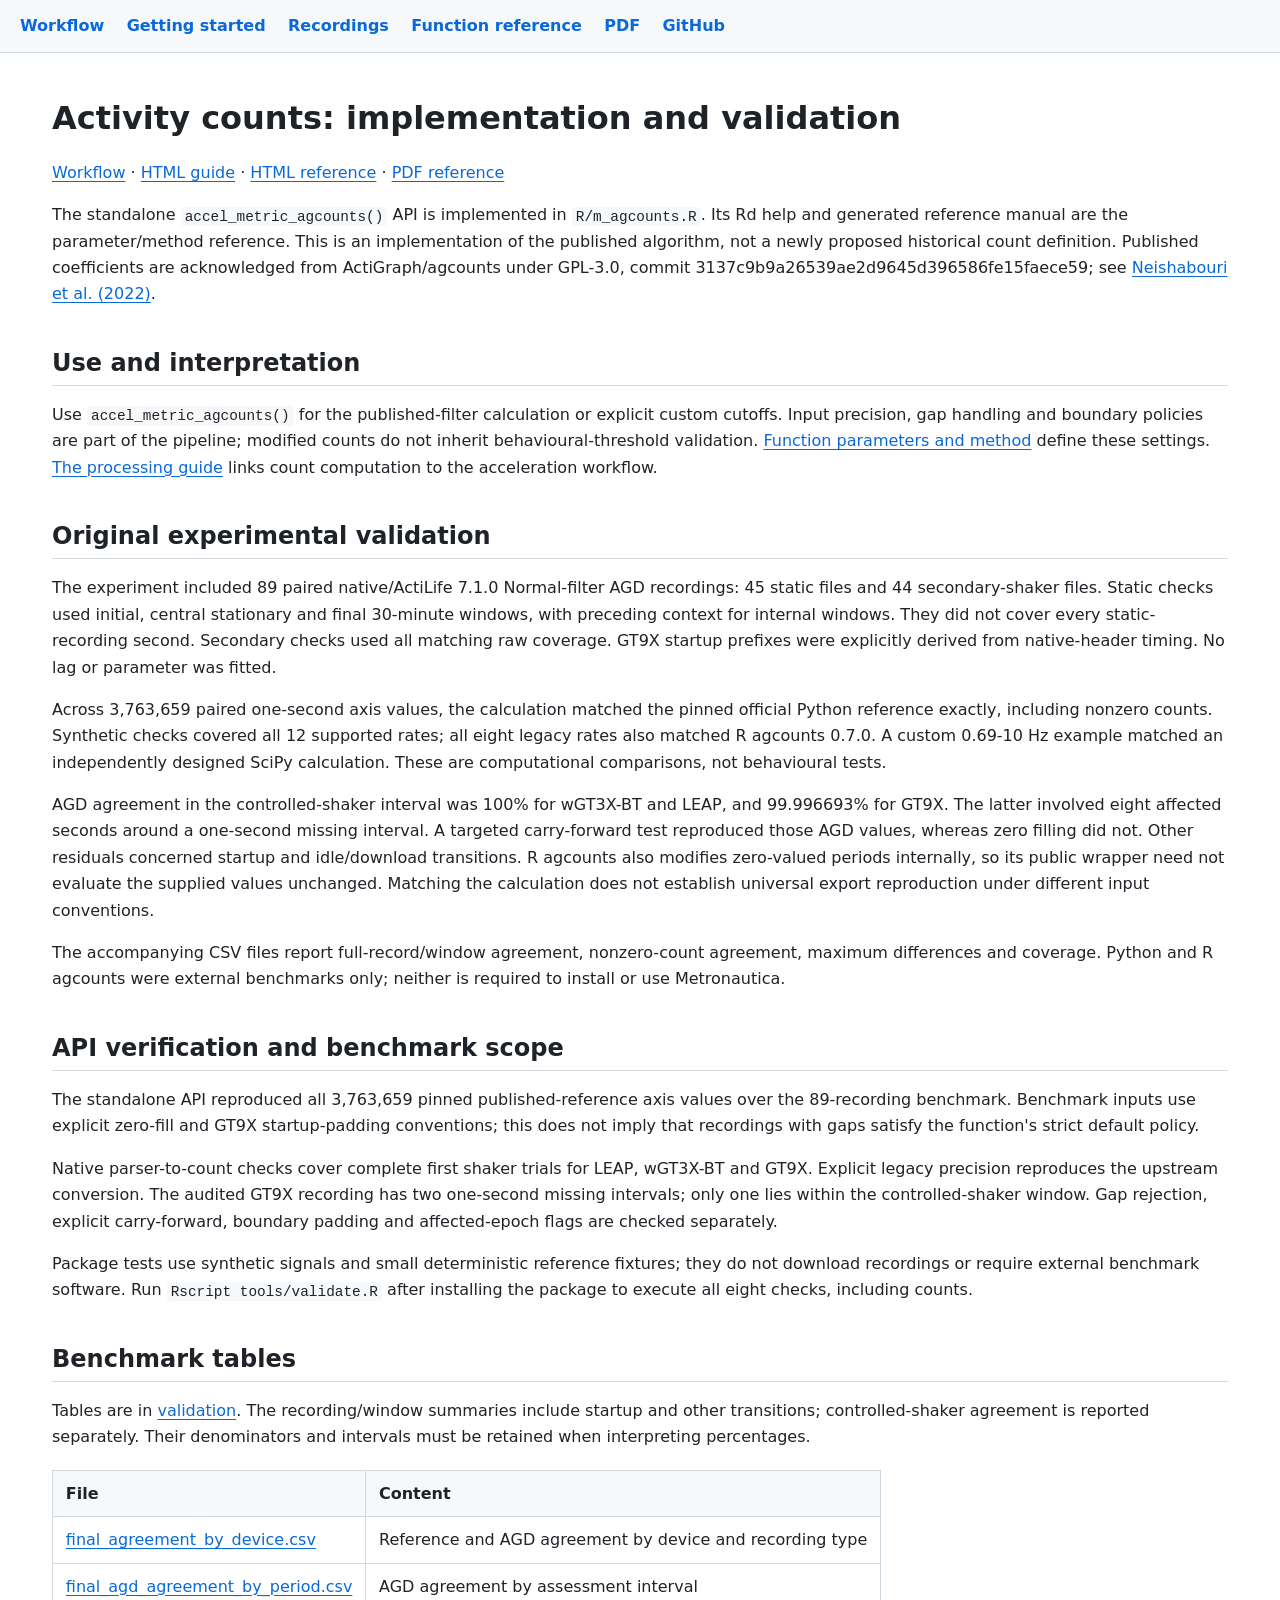
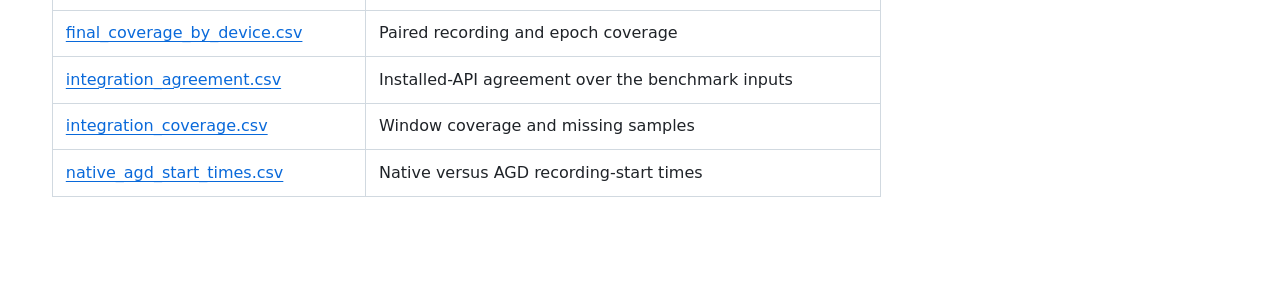
==== docs/activity-counts.html @ eae8c2f5 "Improve documentation" ====
<!doctype html><html lang="en-GB"><head><meta charset="utf-8"><meta name="viewport" content="width=device-width, initial-scale=1"><title>Activity counts: implementation and validation | Metronautica</title><link rel="stylesheet" href="assets/reference.css"></head><body><nav class="site-nav" aria-label="Documentation"><a href="index.html">Workflow</a><a href="getting-started.html">Getting started</a><a href="recording-examples.html">Recordings</a><a href="reference.html">Function reference</a><a href="metronautica-reference.pdf">PDF</a><a href="https://github.com/miltheo/metronautica">GitHub</a></nav><main class="guide"><p><a name="activity-counts-implementation-and-validation"></a></p>
<h1>Activity counts: implementation and validation</h1>
<p><a href="index.html#processing-workflow">Workflow</a> · <a href="index.html">HTML guide</a> · <a href="reference.html">HTML reference</a> · <a href="metronautica-reference.pdf">PDF reference</a></p>
<p>The standalone <code>accel_metric_agcounts()</code> API is implemented in <code>R/m_agcounts.R</code>.
Its Rd help and generated reference manual are the parameter/method reference.
This is an implementation of the published algorithm, not a newly proposed
historical count definition. Published coefficients are acknowledged from
ActiGraph/agcounts under GPL-3.0, commit
3137c9b9a26539ae2d9645d396586fe15faece59; see
<a href="https://doi.org/10.1038/s41598-022-16003-x">Neishabouri et al. (2022)</a>.</p>
<p><a name="use-and-interpretation"></a></p>
<h2>Use and interpretation</h2>
<p>Use <code>accel_metric_agcounts()</code> for the published-filter calculation or explicit
custom cutoffs. Input precision, gap handling and boundary policies are part of
the pipeline; modified counts do not inherit behavioural-threshold validation.
<a href="reference.html#accel_metric_agcounts">Function parameters and method</a> define
these settings. <a href="recording-examples.html#feature-settings">The processing guide</a>
links count computation to the acceleration workflow.</p>
<p><a name="original-experimental-validation"></a></p>
<h2>Original experimental validation</h2>
<p>The experiment included 89 paired native/ActiLife 7.1.0 Normal-filter AGD
recordings: 45 static files and 44 secondary-shaker files. Static checks used
initial, central stationary and final 30-minute windows, with preceding context
for internal windows. They did not cover every static-recording second.
Secondary checks used all matching raw coverage. GT9X startup prefixes were
explicitly derived from native-header timing. No lag or parameter was fitted.</p>
<p>Across 3,763,659 paired one-second axis values, the calculation matched the
pinned official Python reference exactly, including nonzero counts. Synthetic
checks covered all 12 supported rates; all eight legacy rates also matched R
agcounts 0.7.0. A custom 0.69-10 Hz example matched an independently designed
SciPy calculation. These are computational comparisons, not behavioural tests.</p>
<p>AGD agreement in the controlled-shaker interval was 100% for wGT3X-BT and LEAP,
and 99.996693% for GT9X. The latter involved eight affected seconds around a one-second
missing interval. A targeted carry-forward test reproduced those AGD values, whereas zero
filling did not. Other residuals concerned startup and idle/download transitions.
R agcounts also modifies zero-valued periods internally, so its public wrapper
need not evaluate the supplied values unchanged. Matching the calculation does
not establish universal export reproduction under different input conventions.</p>
<p>The accompanying CSV files report full-record/window agreement, nonzero-count
agreement, maximum differences and coverage. Python and R agcounts were external
benchmarks only; neither is required to install or use Metronautica.</p>
<p><a name="api-verification-and-benchmark-scope"></a></p>
<h2>API verification and benchmark scope</h2>
<p>The standalone API reproduced all 3,763,659 pinned published-reference axis
values over the 89-recording benchmark. Benchmark inputs use explicit zero-fill
and GT9X startup-padding conventions; this does not imply that recordings with
gaps satisfy the function's strict default policy.</p>
<p>Native parser-to-count checks cover complete first shaker trials for LEAP,
wGT3X-BT and GT9X. Explicit legacy precision reproduces the upstream conversion.
The audited GT9X recording has two one-second missing intervals; only one lies
within the controlled-shaker window. Gap rejection, explicit carry-forward,
boundary padding and affected-epoch flags are checked separately.</p>
<p>Package tests use synthetic signals and small deterministic reference fixtures;
they do not download recordings or require external benchmark software. Run
<code>Rscript tools/validate.R</code> after installing the package to execute all eight
checks, including counts.</p>
<p><a name="benchmark-tables"></a></p>
<h2>Benchmark tables</h2>
<p>Tables are in <a href="https://github.com/miltheo/metronautica/blob/main/docs/validation/">validation</a>. The recording/window summaries include
startup and other transitions; controlled-shaker agreement is reported separately.
Their denominators and intervals must be retained when interpreting percentages.</p>
<table>
<thead>
<tr>
<th>File</th>
<th>Content</th>
</tr>
</thead>
<tbody>
<tr>
<td><a href="https://github.com/miltheo/metronautica/blob/main/docs/validation/final_agreement_by_device.csv">final_agreement_by_device.csv</a></td>
<td>Reference and AGD agreement by device and recording type</td>
</tr>
<tr>
<td><a href="https://github.com/miltheo/metronautica/blob/main/docs/validation/final_agd_agreement_by_period.csv">final_agd_agreement_by_period.csv</a></td>
<td>AGD agreement by assessment interval</td>
</tr>
<tr>
<td><a href="https://github.com/miltheo/metronautica/blob/main/docs/validation/final_coverage_by_device.csv">final_coverage_by_device.csv</a></td>
<td>Paired recording and epoch coverage</td>
</tr>
<tr>
<td><a href="https://github.com/miltheo/metronautica/blob/main/docs/validation/integration_agreement.csv">integration_agreement.csv</a></td>
<td>Installed-API agreement over the benchmark inputs</td>
</tr>
<tr>
<td><a href="https://github.com/miltheo/metronautica/blob/main/docs/validation/integration_coverage.csv">integration_coverage.csv</a></td>
<td>Window coverage and missing samples</td>
</tr>
<tr>
<td><a href="https://github.com/miltheo/metronautica/blob/main/docs/validation/native_agd_start_times.csv">native_agd_start_times.csv</a></td>
<td>Native versus AGD recording-start times</td>
</tr>
</tbody>
</table>
</main></body></html>
---- docs/assets/reference.css ----
:root { color-scheme: light dark; --bg:#ffffff; --panel:#f6f8fa; --fg:#1f2328; --muted:#59636e; --line:#d1d9e0; --link:#0969da; }
@media (prefers-color-scheme:dark) { :root { --bg:#0d1117; --panel:#161b22; --fg:#e6edf3; --muted:#9da7b3; --line:#3d444d; --link:#79c0ff; } }
* { box-sizing:border-box; }
html { scroll-padding-top:5rem; }
body { margin:0; background:var(--bg); color:var(--fg); font:16px/1.65 system-ui,-apple-system,"Segoe UI",sans-serif; }
a { color:var(--link); text-underline-offset:.2em; }
a:hover { text-decoration-thickness:2px; }
:focus-visible { outline:3px solid var(--link); outline-offset:4px; }
.site-nav { display:flex; flex-wrap:wrap; gap:.4rem 1.4rem; position:sticky; top:0; z-index:2; padding:.8rem max(1rem,calc((100% - 1240px)/2)); border-bottom:1px solid var(--line); background:var(--panel); }
.site-nav a { white-space:nowrap; font-weight:600; text-decoration:none; }
.guide { max-width:1240px; margin:0 auto; padding:1.5rem 2rem 5rem; }
h1,h2,h3,h4 { line-height:1.25; overflow-wrap:anywhere; }
h1 { font-size:2rem; }
h2 { margin:2.5rem 0 1rem; padding-bottom:.45rem; border-bottom:1px solid var(--line); }
h3 { margin-top:1.7rem; }
p,li { max-width:100%; }
table { width:100%; border-collapse:collapse; display:block; overflow-x:auto; margin:1.2rem 0; }
th,td { padding:.6rem .8rem; border:1px solid var(--line); text-align:left; vertical-align:top; }
th { background:var(--panel); }
pre { overflow-x:auto; padding:1rem 1.2rem; border:1px solid var(--line); border-radius:6px; background:var(--panel); line-height:1.5; }
code { font: .9em/1.5 ui-monospace,SFMono-Regular,Consolas,monospace; overflow-wrap:anywhere; }
p code,td code,li code { padding:.12em .28em; border-radius:3px; background:var(--panel); }
img,svg.workflow { max-width:100%; height:auto; }
svg.workflow { width:100%; display:block; border:1px solid var(--line); border-radius:8px; }
.hotspot { fill:transparent; stroke:transparent; stroke-width:3; }
svg.workflow a:hover .hotspot,svg.workflow a:focus .hotspot { fill:#79c0ff18; stroke:#79c0ff; }
.container { max-width:1240px; margin:0 auto; padding:1.5rem 2rem 5rem; }
nav.package { position:fixed; top:5rem; bottom:1rem; width:270px; overflow:auto; padding:0 1rem 1rem 0; }
nav.package h2 { font-size:1.05rem; margin:0 0 .7rem; }
nav.package ul { padding:0; list-style:none; }
nav.package li { margin:.3rem 0; line-height:1.4; font-size:.88rem; }
nav.package a { overflow-wrap:anywhere; }
nav.package label { display:block; font-size:.85rem; color:var(--muted); }
input[type=search] { width:100%; padding:.55rem; border:1px solid var(--line); border-radius:5px; color:var(--fg); background:var(--bg); }
.container > main,.container > h1,.container > hr { margin-left:300px; min-width:0; }
.container main h2 { font-size:1.45rem; }
.container main td:first-child { min-width:10rem; }
td code.reqn { background:transparent; }
hr { border:0; border-top:1px solid var(--line); margin-top:2rem; }
[hidden] { display:none !important; }
@media (max-width:900px) { .guide,.container { padding:1rem 1rem 3rem; } nav.package { position:static; width:auto; max-height:20rem; border-bottom:1px solid var(--line); } .container > main,.container > h1,.container > hr { margin-left:0; } .site-nav { position:static; } }
@media print { .site-nav,nav.package { display:none; } .container > * { margin-left:0 !important; } body { font-size:11pt; } pre { white-space:pre-wrap; } }
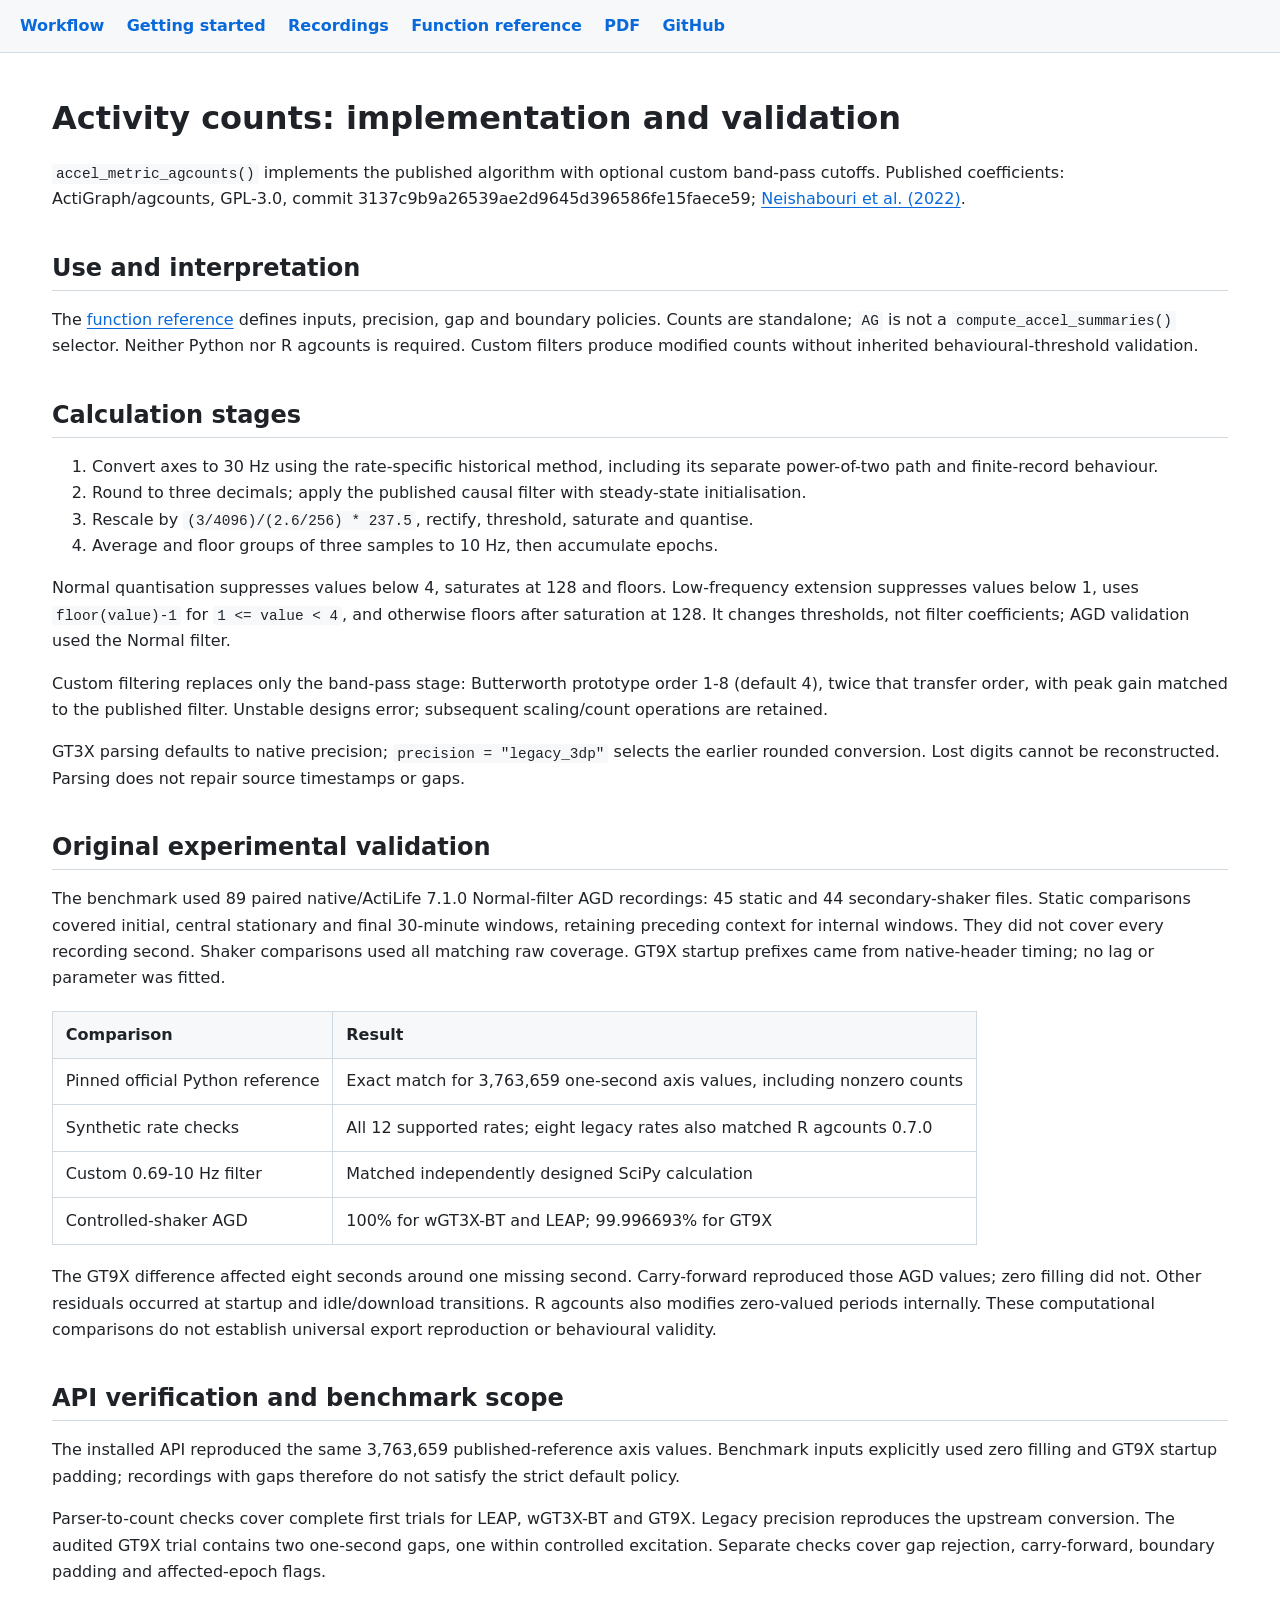
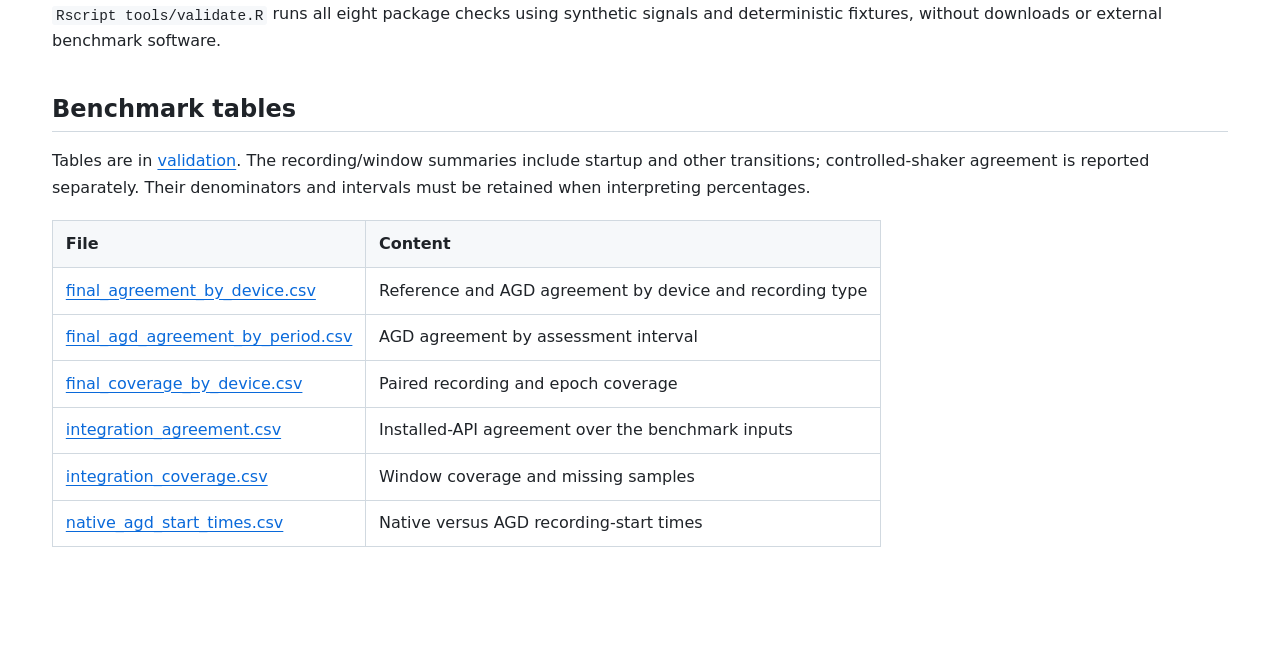
==== commit c0d9af8d: "Improve code and documentation readability" ====
--- a/docs/activity-counts.html
+++ b/docs/activity-counts.html
@@ -1,59 +1,85 @@
 <!doctype html><html lang="en-GB"><head><meta charset="utf-8"><meta name="viewport" content="width=device-width, initial-scale=1"><title>Activity counts: implementation and validation | Metronautica</title><link rel="stylesheet" href="assets/reference.css"></head><body><nav class="site-nav" aria-label="Documentation"><a href="index.html">Workflow</a><a href="getting-started.html">Getting started</a><a href="recording-examples.html">Recordings</a><a href="reference.html">Function reference</a><a href="metronautica-reference.pdf">PDF</a><a href="https://github.com/miltheo/metronautica">GitHub</a></nav><main class="guide"><p><a name="activity-counts-implementation-and-validation"></a></p>
 <h1>Activity counts: implementation and validation</h1>
-<p><a href="index.html#processing-workflow">Workflow</a> · <a href="index.html">HTML guide</a> · <a href="reference.html">HTML reference</a> · <a href="metronautica-reference.pdf">PDF reference</a></p>
-<p>The standalone <code>accel_metric_agcounts()</code> API is implemented in <code>R/m_agcounts.R</code>.
-Its Rd help and generated reference manual are the parameter/method reference.
-This is an implementation of the published algorithm, not a newly proposed
-historical count definition. Published coefficients are acknowledged from
-ActiGraph/agcounts under GPL-3.0, commit
-3137c9b9a26539ae2d9645d396586fe15faece59; see
+<p><code>accel_metric_agcounts()</code> implements the published algorithm with optional custom
+band-pass cutoffs. Published coefficients: ActiGraph/agcounts, GPL-3.0, commit
+3137c9b9a26539ae2d9645d396586fe15faece59;
 <a href="https://doi.org/10.1038/s41598-022-16003-x">Neishabouri et al. (2022)</a>.</p>
 <p><a name="use-and-interpretation"></a></p>
 <h2>Use and interpretation</h2>
-<p>Use <code>accel_metric_agcounts()</code> for the published-filter calculation or explicit
-custom cutoffs. Input precision, gap handling and boundary policies are part of
-the pipeline; modified counts do not inherit behavioural-threshold validation.
-<a href="reference.html#accel_metric_agcounts">Function parameters and method</a> define
-these settings. <a href="recording-examples.html#feature-settings">The processing guide</a>
-links count computation to the acceleration workflow.</p>
+<p>The <a href="reference.html#accel_metric_agcounts">function reference</a> defines inputs,
+precision, gap and boundary policies. Counts are standalone; <code>AG</code> is not a
+<code>compute_accel_summaries()</code> selector. Neither Python nor R agcounts is required.
+Custom filters produce modified counts without inherited behavioural-threshold validation.</p>
+<p><a name="calculation-stages"></a></p>
+<h2>Calculation stages</h2>
+<ol>
+<li>Convert axes to 30 Hz using the rate-specific historical method, including
+its separate power-of-two path and finite-record behaviour.</li>
+<li>Round to three decimals; apply the published causal filter with steady-state
+initialisation.</li>
+<li>Rescale by <code>(3/4096)/(2.6/256) * 237.5</code>, rectify, threshold, saturate and quantise.</li>
+<li>Average and floor groups of three samples to 10 Hz, then accumulate epochs.</li>
+</ol>
+<p>Normal quantisation suppresses values below 4, saturates at 128 and floors.
+Low-frequency extension suppresses values below 1, uses <code>floor(value)-1</code> for
+<code>1 &lt;= value &lt; 4</code>, and otherwise floors after saturation at 128. It changes
+thresholds, not filter coefficients; AGD validation used the Normal filter.</p>
+<p>Custom filtering replaces only the band-pass stage: Butterworth prototype order
+1-8 (default 4), twice that transfer order, with peak gain matched to the published
+filter. Unstable designs error; subsequent scaling/count operations are retained.</p>
+<p>GT3X parsing defaults to native precision; <code>precision = &quot;legacy_3dp&quot;</code> selects the
+earlier rounded conversion. Lost digits cannot be reconstructed. Parsing does
+not repair source timestamps or gaps.</p>
 <p><a name="original-experimental-validation"></a></p>
 <h2>Original experimental validation</h2>
-<p>The experiment included 89 paired native/ActiLife 7.1.0 Normal-filter AGD
-recordings: 45 static files and 44 secondary-shaker files. Static checks used
-initial, central stationary and final 30-minute windows, with preceding context
-for internal windows. They did not cover every static-recording second.
-Secondary checks used all matching raw coverage. GT9X startup prefixes were
-explicitly derived from native-header timing. No lag or parameter was fitted.</p>
-<p>Across 3,763,659 paired one-second axis values, the calculation matched the
-pinned official Python reference exactly, including nonzero counts. Synthetic
-checks covered all 12 supported rates; all eight legacy rates also matched R
-agcounts 0.7.0. A custom 0.69-10 Hz example matched an independently designed
-SciPy calculation. These are computational comparisons, not behavioural tests.</p>
-<p>AGD agreement in the controlled-shaker interval was 100% for wGT3X-BT and LEAP,
-and 99.996693% for GT9X. The latter involved eight affected seconds around a one-second
-missing interval. A targeted carry-forward test reproduced those AGD values, whereas zero
-filling did not. Other residuals concerned startup and idle/download transitions.
-R agcounts also modifies zero-valued periods internally, so its public wrapper
-need not evaluate the supplied values unchanged. Matching the calculation does
-not establish universal export reproduction under different input conventions.</p>
-<p>The accompanying CSV files report full-record/window agreement, nonzero-count
-agreement, maximum differences and coverage. Python and R agcounts were external
-benchmarks only; neither is required to install or use Metronautica.</p>
+<p>The benchmark used 89 paired native/ActiLife 7.1.0 Normal-filter AGD recordings:
+45 static and 44 secondary-shaker files. Static comparisons covered initial,
+central stationary and final 30-minute windows, retaining preceding context for
+internal windows. They did not cover every recording second. Shaker comparisons
+used all matching raw coverage. GT9X startup prefixes came from native-header
+timing; no lag or parameter was fitted.</p>
+<table>
+<thead>
+<tr>
+<th>Comparison</th>
+<th>Result</th>
+</tr>
+</thead>
+<tbody>
+<tr>
+<td>Pinned official Python reference</td>
+<td>Exact match for 3,763,659 one-second axis values, including nonzero counts</td>
+</tr>
+<tr>
+<td>Synthetic rate checks</td>
+<td>All 12 supported rates; eight legacy rates also matched R agcounts 0.7.0</td>
+</tr>
+<tr>
+<td>Custom 0.69-10 Hz filter</td>
+<td>Matched independently designed SciPy calculation</td>
+</tr>
+<tr>
+<td>Controlled-shaker AGD</td>
+<td>100% for wGT3X-BT and LEAP; 99.996693% for GT9X</td>
+</tr>
+</tbody>
+</table>
+<p>The GT9X difference affected eight seconds around one missing second.
+Carry-forward reproduced those AGD values; zero filling did not. Other residuals
+occurred at startup and idle/download transitions. R agcounts also modifies
+zero-valued periods internally. These computational comparisons do not establish
+universal export reproduction or behavioural validity.</p>
 <p><a name="api-verification-and-benchmark-scope"></a></p>
 <h2>API verification and benchmark scope</h2>
-<p>The standalone API reproduced all 3,763,659 pinned published-reference axis
-values over the 89-recording benchmark. Benchmark inputs use explicit zero-fill
-and GT9X startup-padding conventions; this does not imply that recordings with
-gaps satisfy the function's strict default policy.</p>
-<p>Native parser-to-count checks cover complete first shaker trials for LEAP,
-wGT3X-BT and GT9X. Explicit legacy precision reproduces the upstream conversion.
-The audited GT9X recording has two one-second missing intervals; only one lies
-within the controlled-shaker window. Gap rejection, explicit carry-forward,
-boundary padding and affected-epoch flags are checked separately.</p>
-<p>Package tests use synthetic signals and small deterministic reference fixtures;
-they do not download recordings or require external benchmark software. Run
-<code>Rscript tools/validate.R</code> after installing the package to execute all eight
-checks, including counts.</p>
+<p>The installed API reproduced the same 3,763,659 published-reference axis values.
+Benchmark inputs explicitly used zero filling and GT9X startup padding; recordings
+with gaps therefore do not satisfy the strict default policy.</p>
+<p>Parser-to-count checks cover complete first trials for LEAP, wGT3X-BT and GT9X.
+Legacy precision reproduces the upstream conversion. The audited GT9X trial
+contains two one-second gaps, one within controlled excitation. Separate checks
+cover gap rejection, carry-forward, boundary padding and affected-epoch flags.</p>
+<p><code>Rscript tools/validate.R</code> runs all eight package checks using synthetic signals
+and deterministic fixtures, without downloads or external benchmark software.</p>
 <p><a name="benchmark-tables"></a></p>
 <h2>Benchmark tables</h2>
 <p>Tables are in <a href="https://github.com/miltheo/metronautica/blob/main/docs/validation/">validation</a>. The recording/window summaries include
--- a/docs/assets/reference.css
+++ b/docs/assets/reference.css
@@ -3,7 +3,8 @@
 * { box-sizing:border-box; }
 html { scroll-padding-top:5rem; }
 body { margin:0; background:var(--bg); color:var(--fg); font:16px/1.65 system-ui,-apple-system,"Segoe UI",sans-serif; }
-a { color:var(--link); text-underline-offset:.2em; }
+a { color:var(--link); text-underline-offset:.2em; overflow-wrap:anywhere; }
+a[href^="mailto:"] { overflow-wrap:anywhere; }
 a:hover { text-decoration-thickness:2px; }
 :focus-visible { outline:3px solid var(--link); outline-offset:4px; }
 .site-nav { display:flex; flex-wrap:wrap; gap:.4rem 1.4rem; position:sticky; top:0; z-index:2; padding:.8rem max(1rem,calc((100% - 1240px)/2)); border-bottom:1px solid var(--line); background:var(--panel); }
@@ -40,3 +41,15 @@
 [hidden] { display:none !important; }
 @media (max-width:900px) { .guide,.container { padding:1rem 1rem 3rem; } nav.package { position:static; width:auto; max-height:20rem; border-bottom:1px solid var(--line); } .container > main,.container > h1,.container > hr { margin-left:0; } .site-nav { position:static; } }
 @media print { .site-nav,nav.package { display:none; } .container > * { margin-left:0 !important; } body { font-size:11pt; } pre { white-space:pre-wrap; } }
+
+nav.package .topic-group h3 { margin:1.2rem 0 .5rem; font-size:.92rem; }
+nav.package .topic-item { margin:.5rem 0; }
+nav.package summary { cursor:pointer; padding-left:.15rem; }
+nav.package summary::marker { color:var(--muted); }
+nav.package .topic-link { text-decoration:none; }
+nav.package .topic-link code { font-size:.82rem; background:none; padding:0; }
+nav.package .topic-title { display:block; margin:.15rem 0 0 1rem; color:var(--muted); font-size:.8rem; }
+nav.package .topic-sections { margin:.35rem 0 .6rem 1.05rem; padding-left:.7rem; border-left:1px solid var(--line); }
+nav.package .topic-sections li { margin:.25rem 0; font-size:.8rem; }
+nav.package .topic-results { margin:.35rem 0; min-height:1.2em; color:var(--muted); font-size:.8rem; }
+nav.package a[aria-current=location] { color:var(--fg); text-decoration:underline; font-weight:600; }
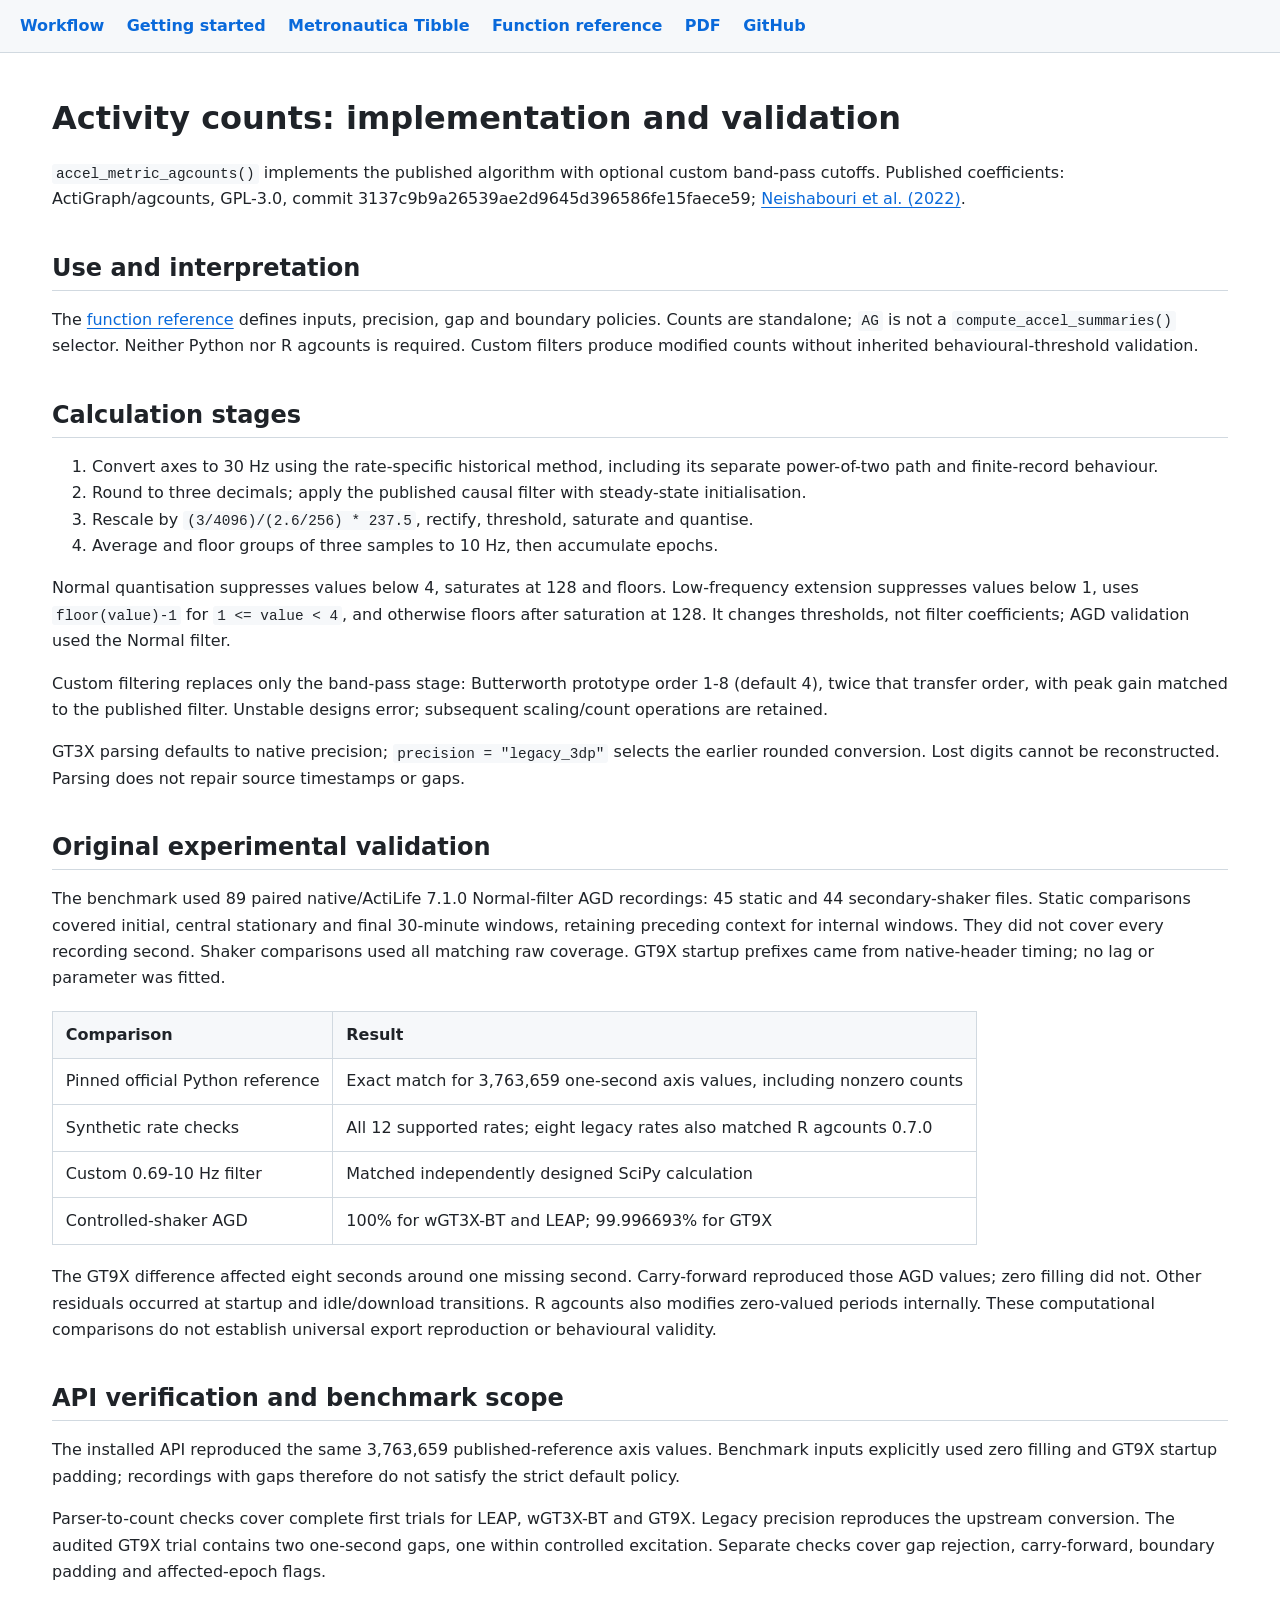
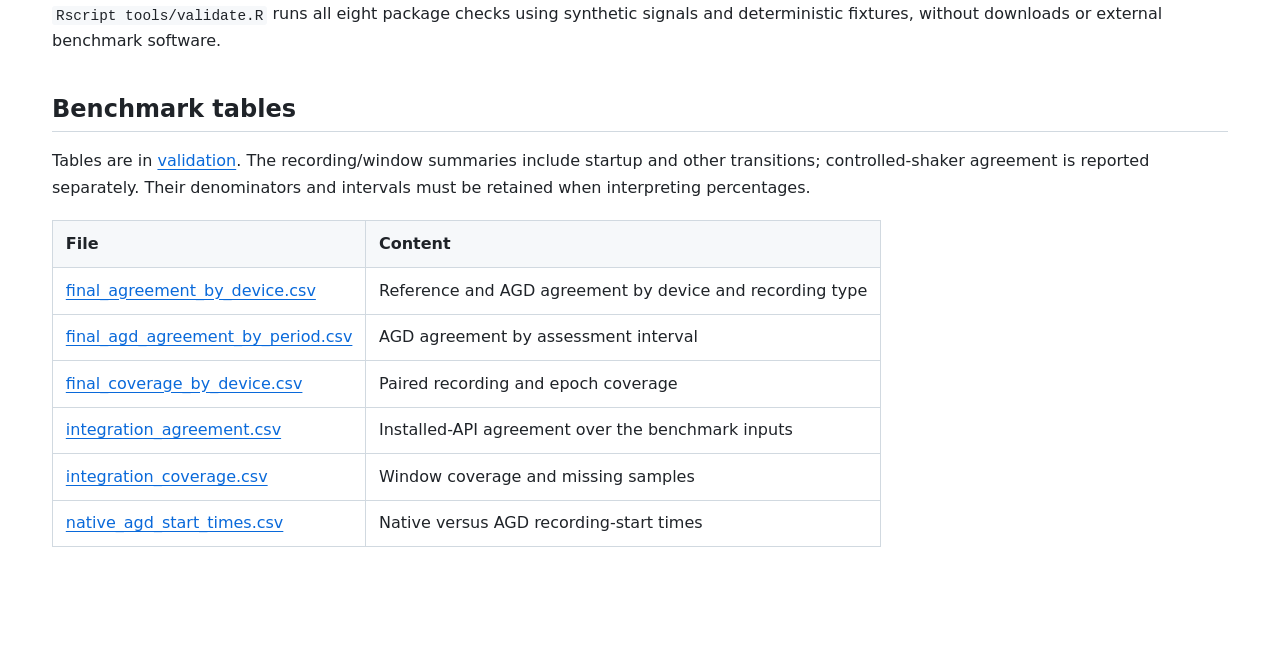
==== commit 6d7f5e9a: "Improve documentation" ====
--- a/docs/activity-counts.html
+++ b/docs/activity-counts.html
@@ -1,4 +1,4 @@
-<!doctype html><html lang="en-GB"><head><meta charset="utf-8"><meta name="viewport" content="width=device-width, initial-scale=1"><title>Activity counts: implementation and validation | Metronautica</title><link rel="stylesheet" href="assets/reference.css"></head><body><nav class="site-nav" aria-label="Documentation"><a href="index.html">Workflow</a><a href="getting-started.html">Getting started</a><a href="recording-examples.html">Recordings</a><a href="reference.html">Function reference</a><a href="metronautica-reference.pdf">PDF</a><a href="https://github.com/miltheo/metronautica">GitHub</a></nav><main class="guide"><p><a name="activity-counts-implementation-and-validation"></a></p>
+<!doctype html><html lang="en-GB"><head><meta charset="utf-8"><meta name="viewport" content="width=device-width, initial-scale=1"><title>Activity counts: implementation and validation | Metronautica</title><link rel="stylesheet" href="assets/reference.css"></head><body><nav class="site-nav" aria-label="Documentation"><a href="index.html">Workflow</a><a href="getting-started.html">Getting started</a><a href="metronautica-tibble.html">Metronautica Tibble</a><a href="reference.html">Function reference</a><a href="metronautica-reference.pdf">PDF</a><a href="https://github.com/miltheo/metronautica">GitHub</a></nav><main class="guide"><p><a name="activity-counts-implementation-and-validation"></a></p>
 <h1>Activity counts: implementation and validation</h1>
 <p><code>accel_metric_agcounts()</code> implements the published algorithm with optional custom
 band-pass cutoffs. Published coefficients: ActiGraph/agcounts, GPL-3.0, commit
--- a/docs/assets/reference.css
+++ b/docs/assets/reference.css
@@ -53,3 +53,7 @@
 nav.package .topic-sections li { margin:.25rem 0; font-size:.8rem; }
 nav.package .topic-results { margin:.35rem 0; min-height:1.2em; color:var(--muted); font-size:.8rem; }
 nav.package a[aria-current=location] { color:var(--fg); text-decoration:underline; font-weight:600; }
+
+.visual-guide { margin:1.5rem 0; }
+.guide-diagram { display:block; width:100%; height:auto; border:1px solid var(--line); border-radius:8px; }
+.diagram-open { display:inline-block; margin-top:.35rem; font-size:.85rem; }
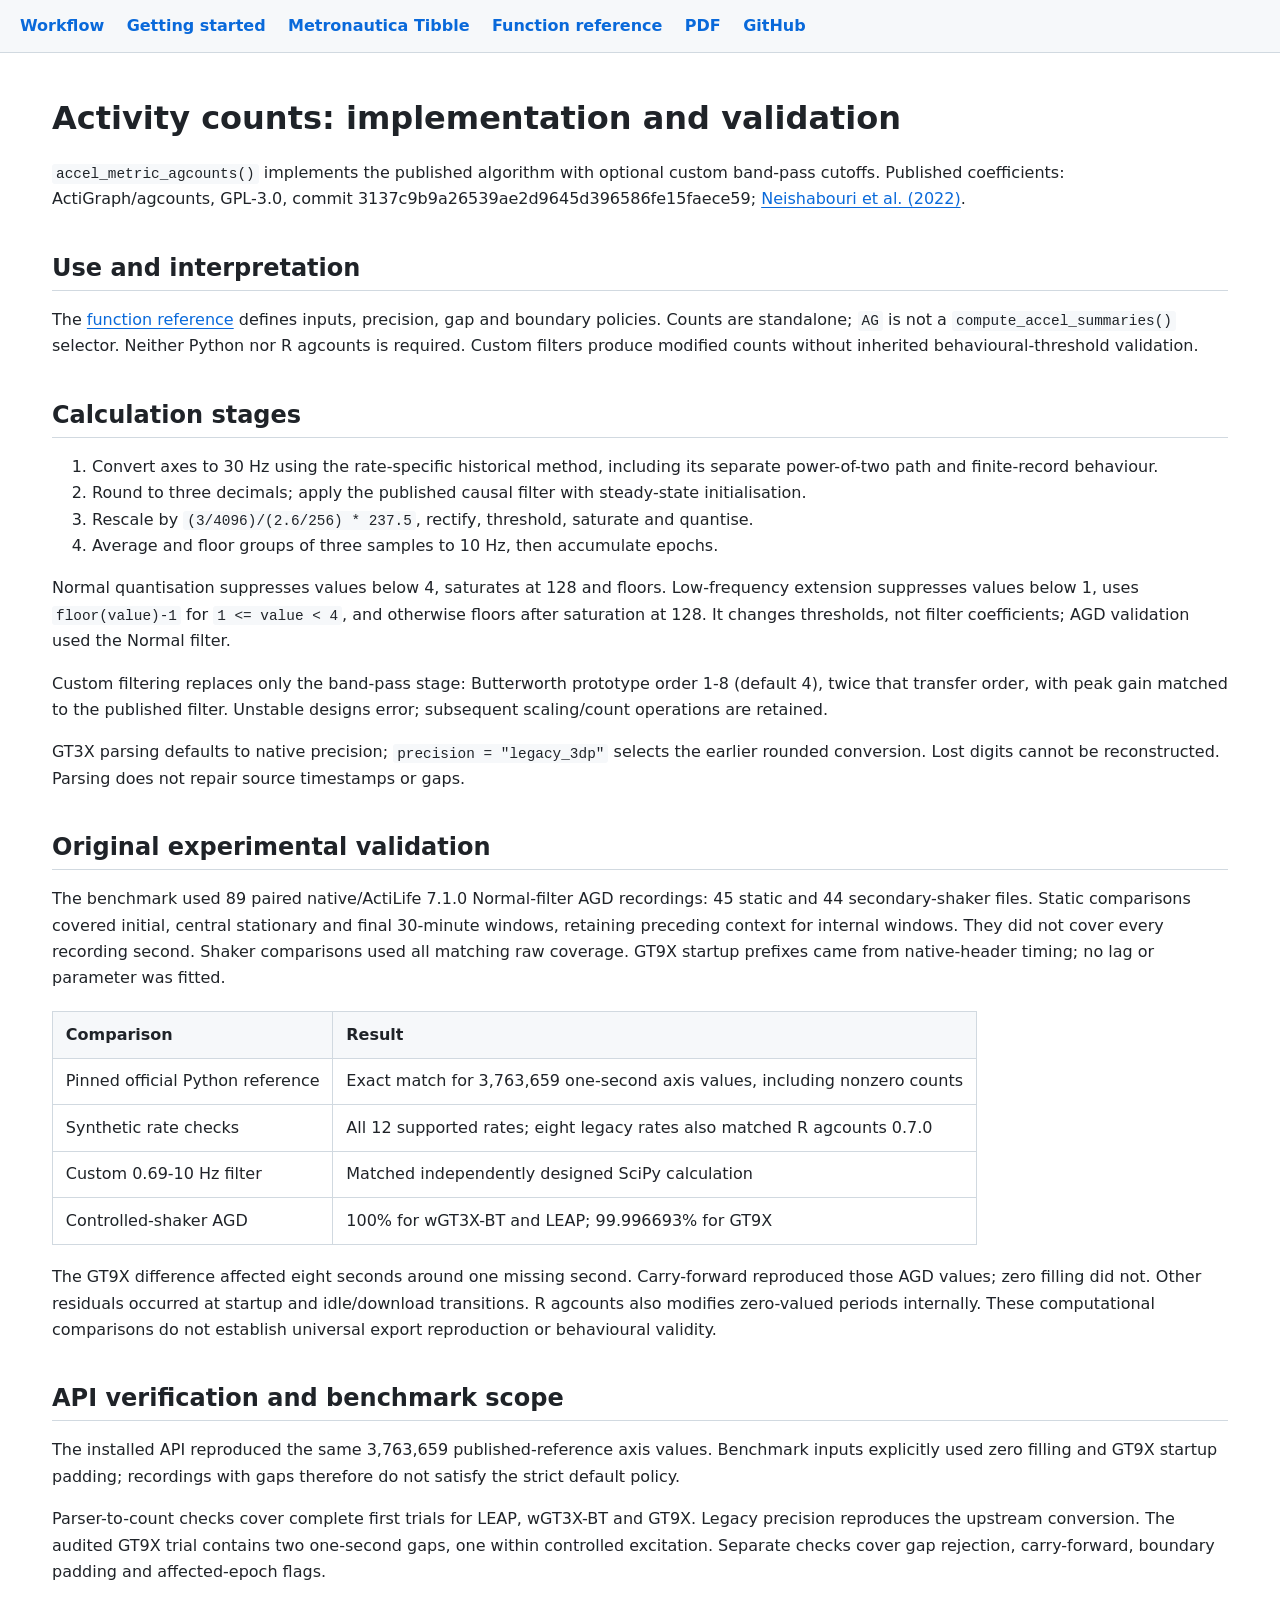
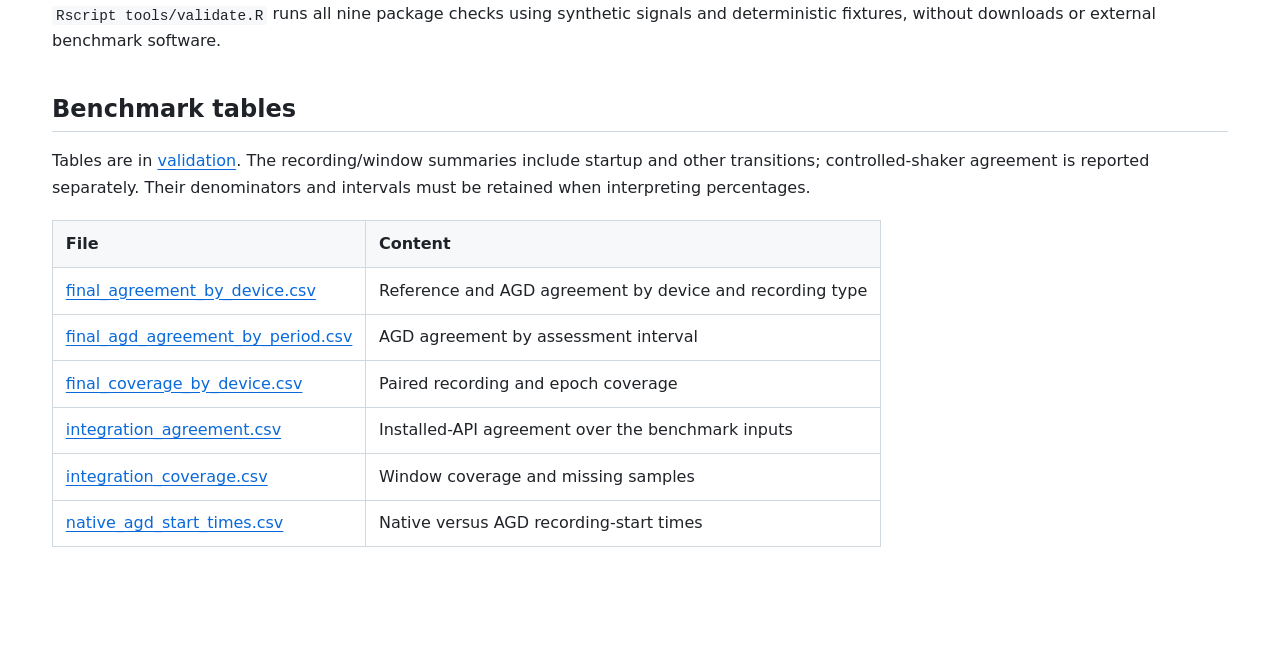
==== commit 37dc70ab: "Align sample documentation with wam repo" ====
--- a/docs/activity-counts.html
+++ b/docs/activity-counts.html
@@ -78,7 +78,7 @@
 Legacy precision reproduces the upstream conversion. The audited GT9X trial
 contains two one-second gaps, one within controlled excitation. Separate checks
 cover gap rejection, carry-forward, boundary padding and affected-epoch flags.</p>
-<p><code>Rscript tools/validate.R</code> runs all eight package checks using synthetic signals
+<p><code>Rscript tools/validate.R</code> runs all nine package checks using synthetic signals
 and deterministic fixtures, without downloads or external benchmark software.</p>
 <p><a name="benchmark-tables"></a></p>
 <h2>Benchmark tables</h2>
